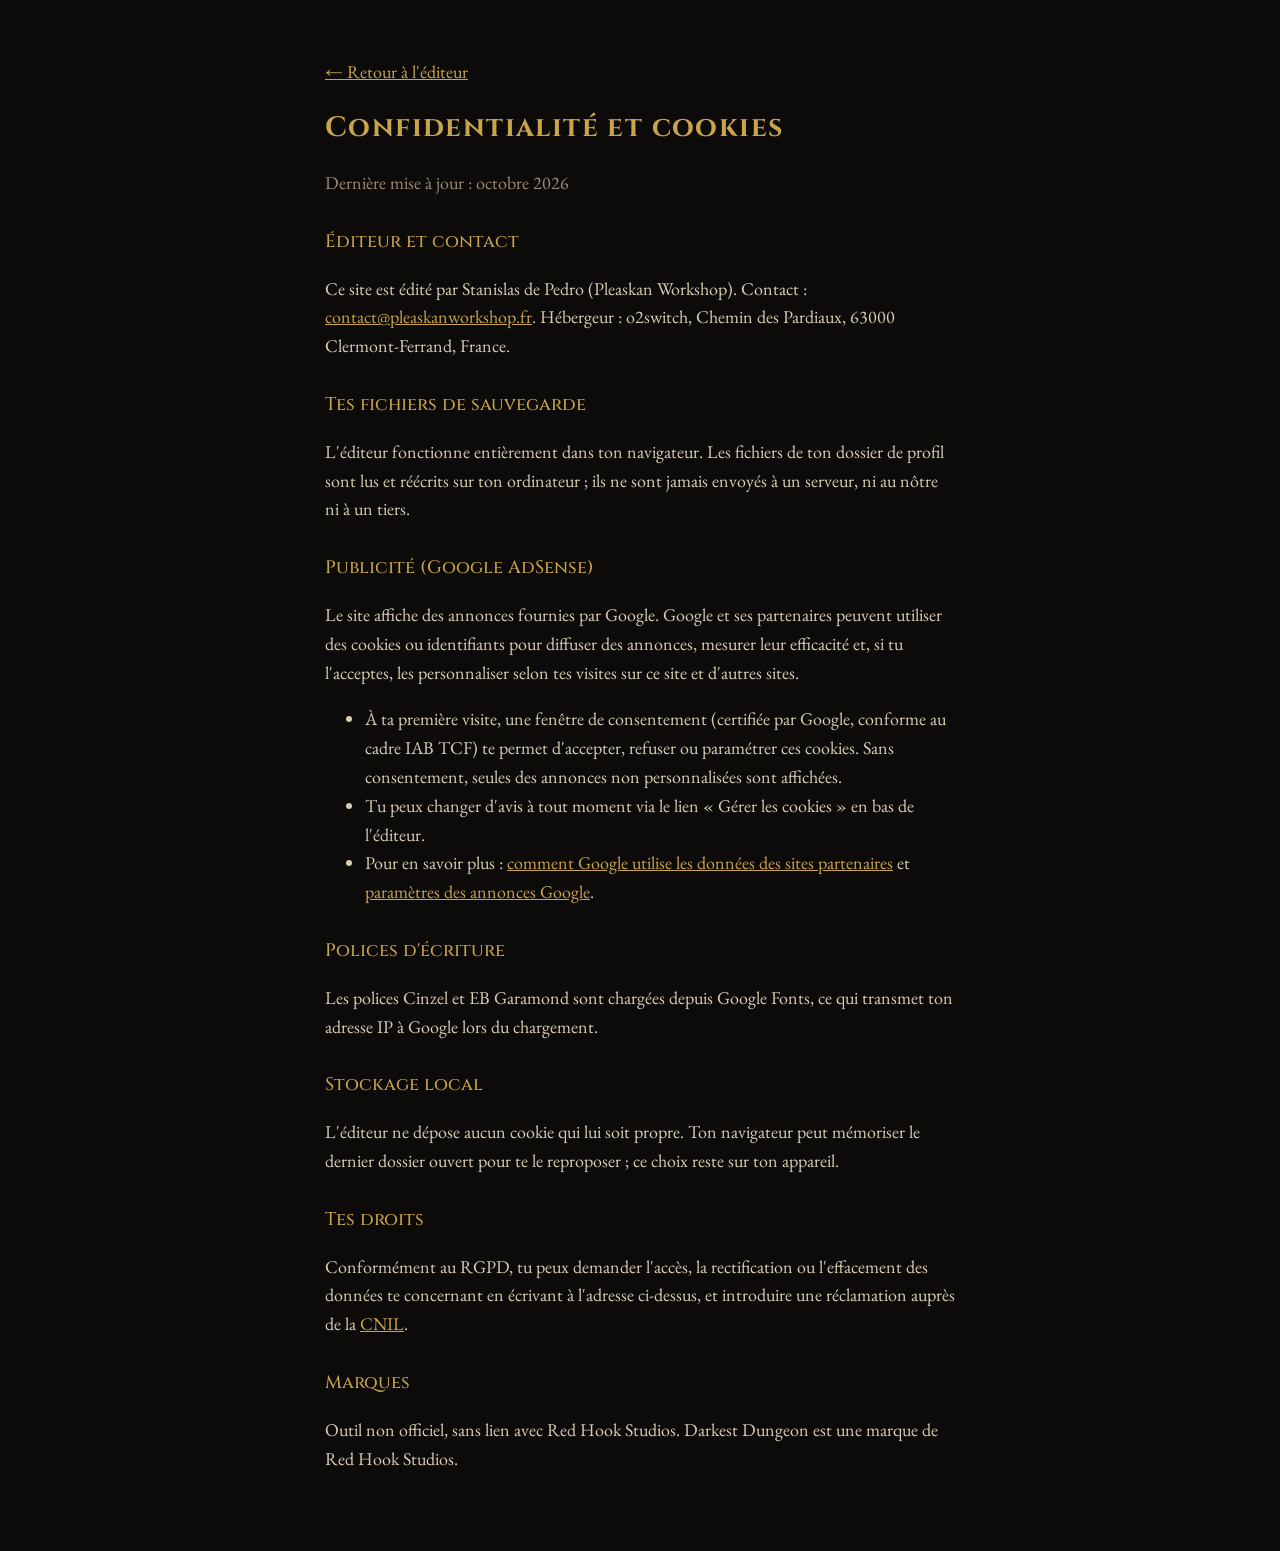
==== confidentialite.html @ da8cb4d5 "upload initial" ====
<!doctype html>
<html lang="fr"><head><meta charset="utf-8"><meta name="viewport" content="width=device-width,initial-scale=1">
<title>Confidentialité et cookies – Éditeur de sauvegarde Darkest Dungeon</title>
<meta name="robots" content="noindex,follow">
<link rel="icon" href="favicon.svg" type="image/svg+xml">
<link href="https://fonts.googleapis.com/css2?family=Cinzel:wght@500;700&family=EB+Garamond:wght@400;600&display=swap" rel="stylesheet">
<style>
:root{--bg:#0d0b0a;--line:#3a2c22;--ink:#e8dcc6;--dim:#9c8b74;--gold:#c9a54a}
body{margin:0;background:var(--bg);color:var(--ink);font:18px/1.6 "EB Garamond",Georgia,serif}
main{max-width:70ch;margin:0 auto;padding:40px 16px 60px}
h1{font-family:Cinzel,serif;color:var(--gold);font-size:28px;letter-spacing:.05em}
h2{font-family:Cinzel,serif;color:var(--gold);font-size:18px;font-weight:500;margin-top:30px}
a{color:var(--gold)} p,li{color:#d8ccb6} .dim{color:var(--dim)}
</style></head><body><main>
<p><a href="./">← Retour à l'éditeur</a></p>
<h1>Confidentialité et cookies</h1>
<p class="dim">Dernière mise à jour : octobre 2026</p>

<h2>Éditeur et contact</h2>
<p>Ce site est édité par Stanislas de Pedro (Pleaskan Workshop). Contact : <a href="mailto:contact@pleaskanworkshop.fr">contact@pleaskanworkshop.fr</a>. Hébergeur : o2switch, Chemin des Pardiaux, 63000 Clermont-Ferrand, France.</p>

<h2>Tes fichiers de sauvegarde</h2>
<p>L'éditeur fonctionne entièrement dans ton navigateur. Les fichiers de ton dossier de profil sont lus et réécrits sur ton ordinateur ; ils ne sont jamais envoyés à un serveur, ni au nôtre ni à un tiers.</p>

<h2>Publicité (Google AdSense)</h2>
<p>Le site affiche des annonces fournies par Google. Google et ses partenaires peuvent utiliser des cookies ou identifiants pour diffuser des annonces, mesurer leur efficacité et, si tu l'acceptes, les personnaliser selon tes visites sur ce site et d'autres sites.</p>
<ul>
<li>À ta première visite, une fenêtre de consentement (certifiée par Google, conforme au cadre IAB TCF) te permet d'accepter, refuser ou paramétrer ces cookies. Sans consentement, seules des annonces non personnalisées sont affichées.</li>
<li>Tu peux changer d'avis à tout moment via le lien « Gérer les cookies » en bas de l'éditeur.</li>
<li>Pour en savoir plus : <a href="https://policies.google.com/technologies/partner-sites" rel="noopener">comment Google utilise les données des sites partenaires</a> et <a href="https://adssettings.google.com" rel="noopener">paramètres des annonces Google</a>.</li>
</ul>

<h2>Polices d'écriture</h2>
<p>Les polices Cinzel et EB Garamond sont chargées depuis Google Fonts, ce qui transmet ton adresse IP à Google lors du chargement.</p>

<h2>Stockage local</h2>
<p>L'éditeur ne dépose aucun cookie qui lui soit propre. Ton navigateur peut mémoriser le dernier dossier ouvert pour te le reproposer ; ce choix reste sur ton appareil.</p>

<h2>Tes droits</h2>
<p>Conformément au RGPD, tu peux demander l'accès, la rectification ou l'effacement des données te concernant en écrivant à l'adresse ci-dessus, et introduire une réclamation auprès de la <a href="https://www.cnil.fr" rel="noopener">CNIL</a>.</p>

<h2>Marques</h2>
<p>Outil non officiel, sans lien avec Red Hook Studios. Darkest Dungeon est une marque de Red Hook Studios.</p>
</main></body></html>
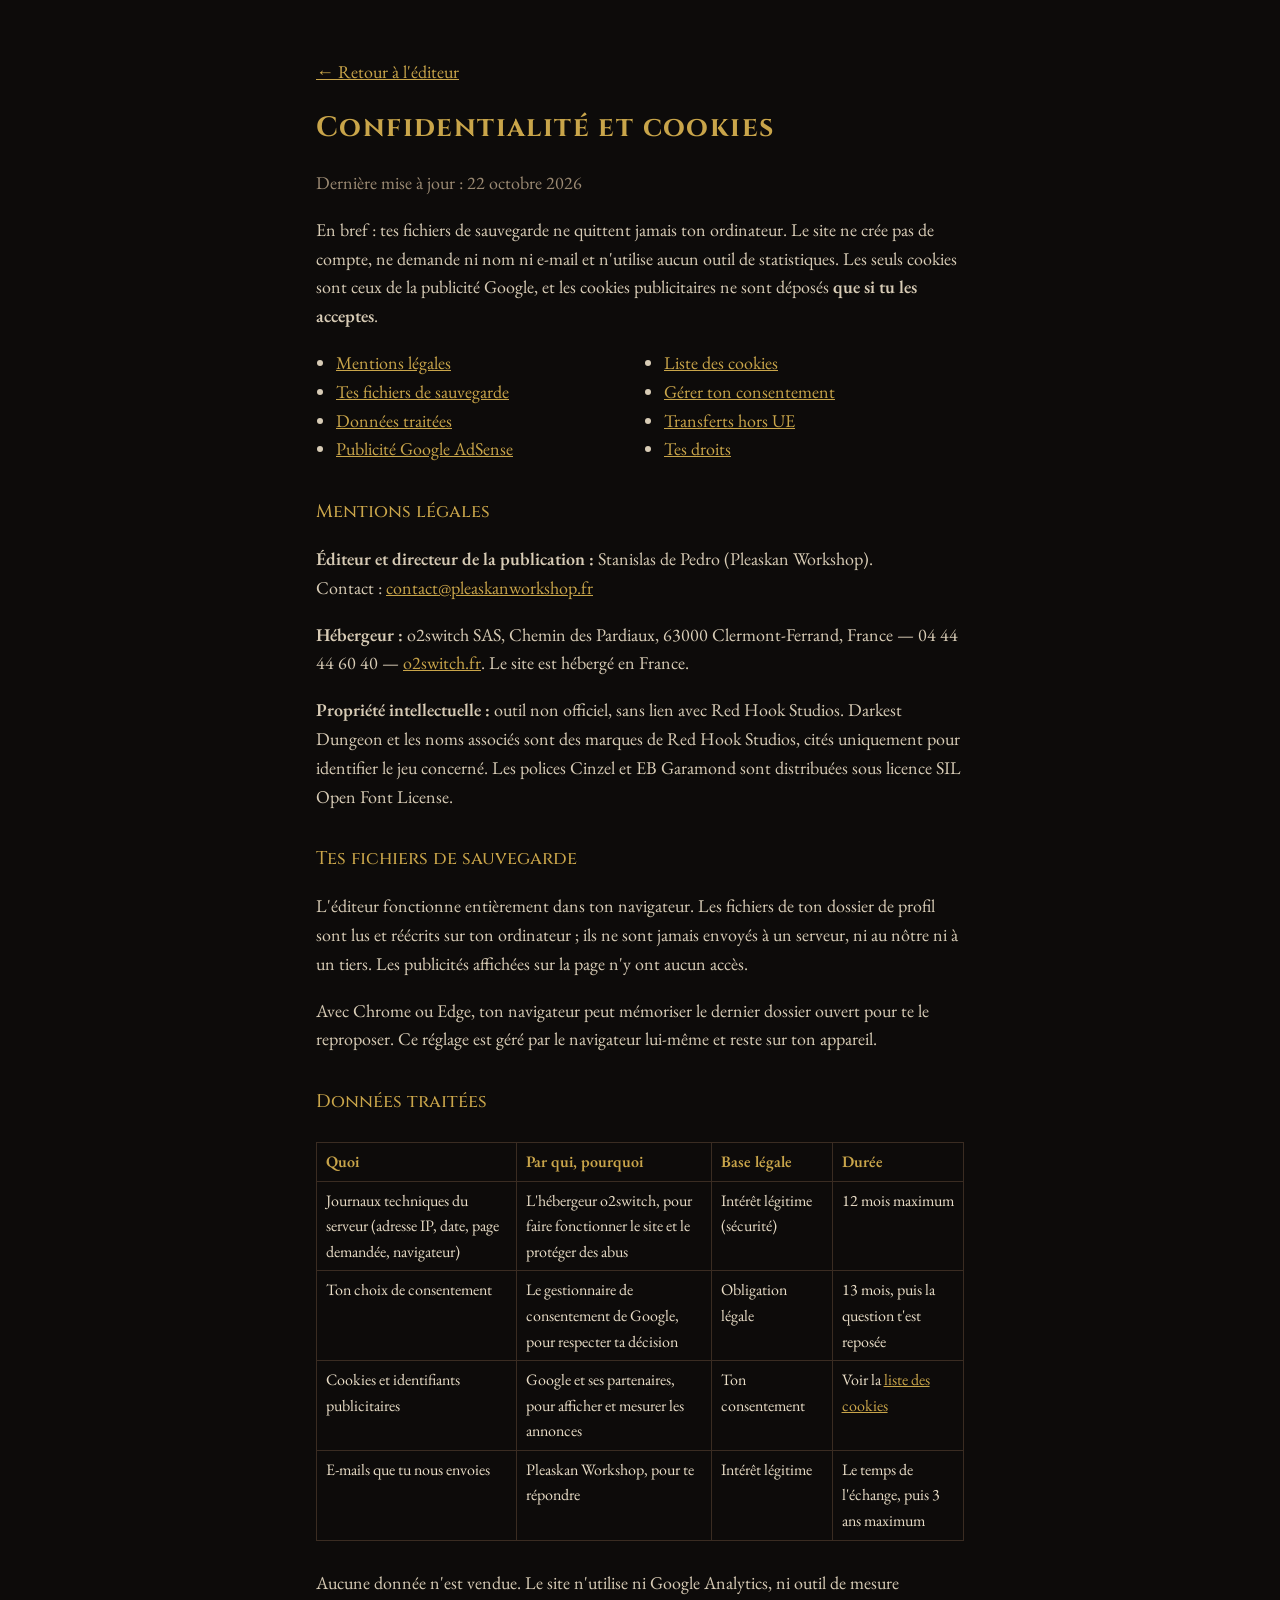
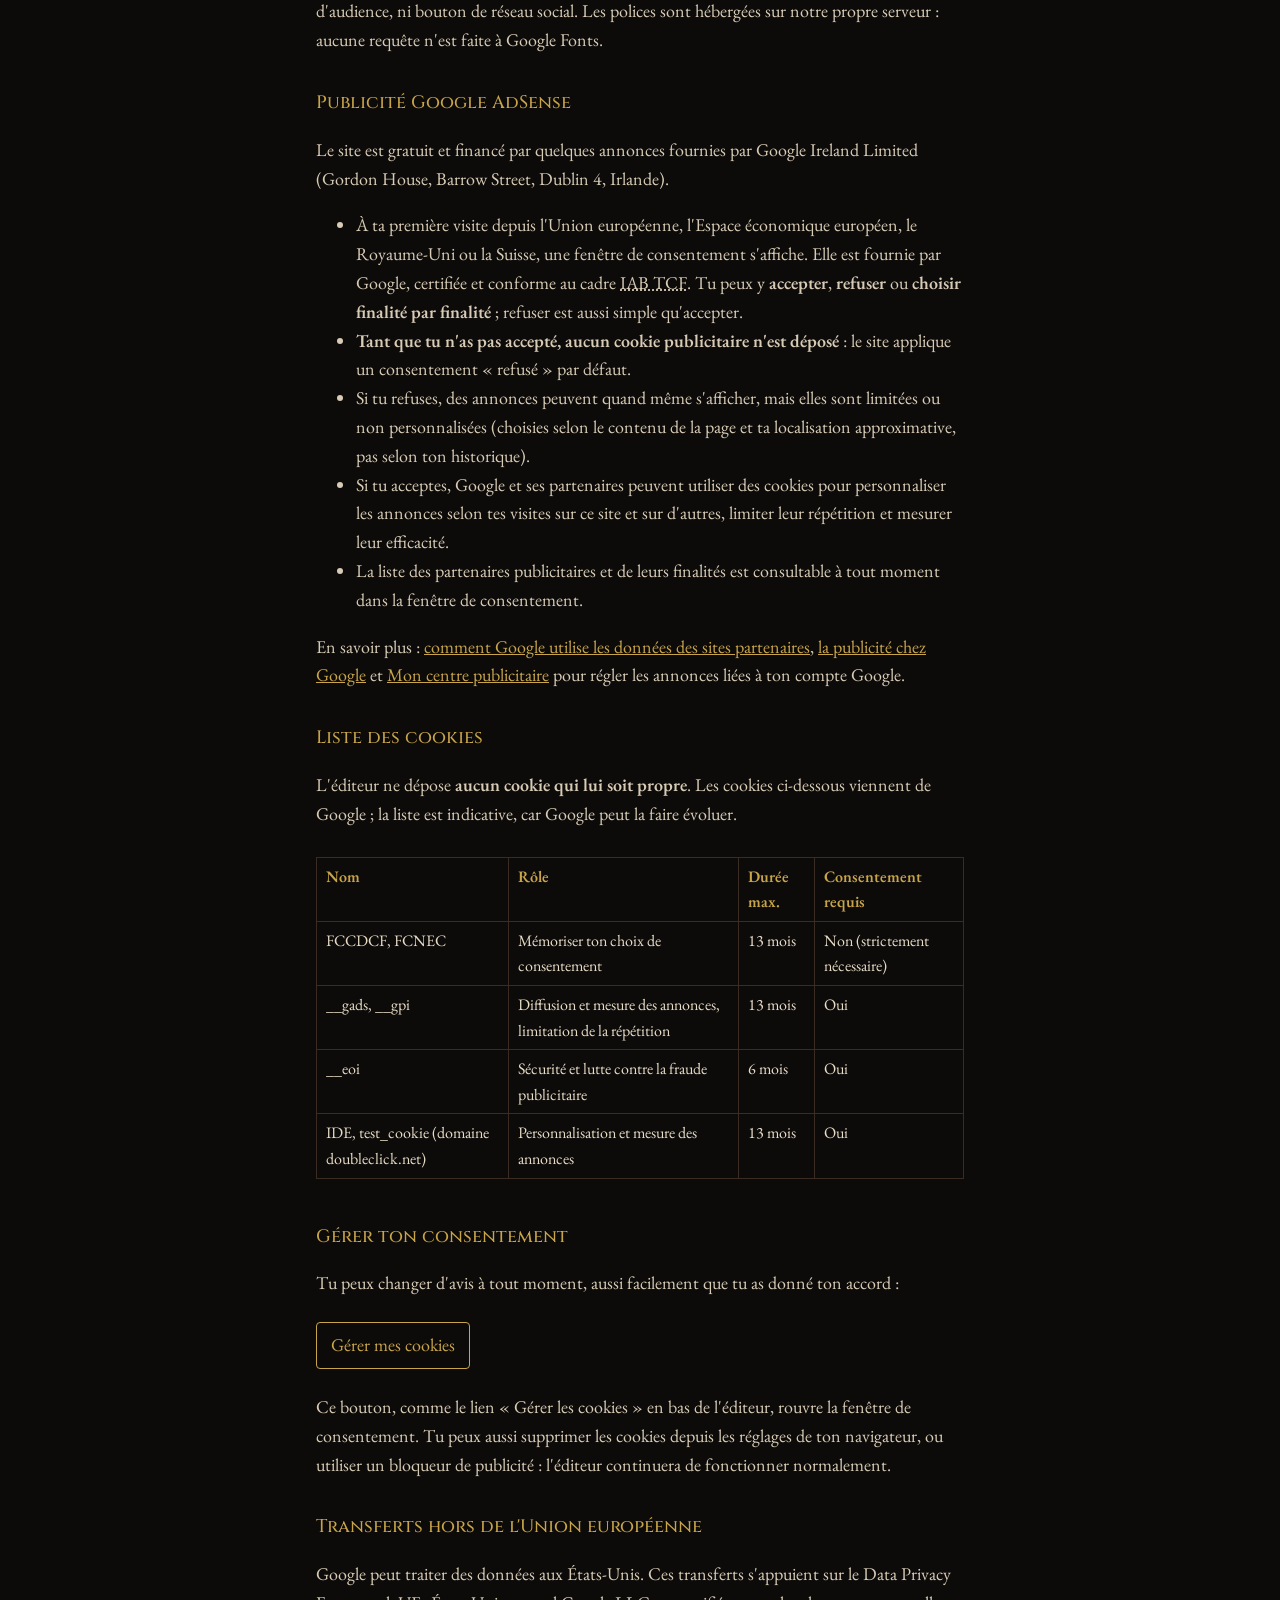
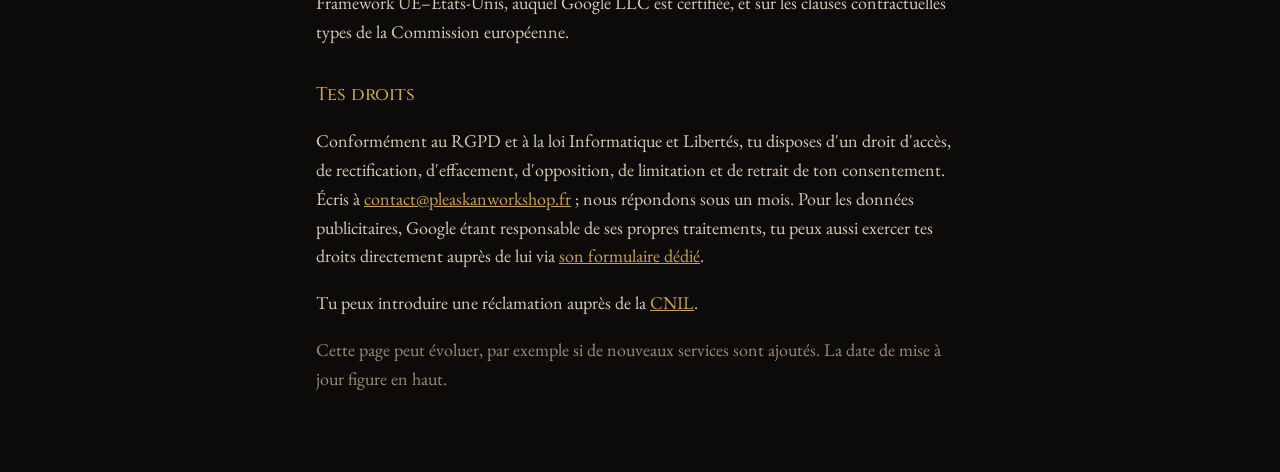
==== commit 8e3810e2: "Conformité AdSense/RGPD : consent mode v2, polices locales, page confidentialité et mentions légales" ====
--- a/confidentialite.html
+++ b/confidentialite.html
@@ -1,44 +1,93 @@
 <!doctype html>
 <html lang="fr"><head><meta charset="utf-8"><meta name="viewport" content="width=device-width,initial-scale=1">
 <title>Confidentialité et cookies – Éditeur de sauvegarde Darkest Dungeon</title>
+<meta name="description" content="Mentions légales, politique de confidentialité et gestion des cookies de l'éditeur de sauvegarde Darkest Dungeon.">
 <meta name="robots" content="noindex,follow">
+<link rel="canonical" href="https://pleaskanworkshop.fr/darkestdungeonsaveeditor/confidentialite.html">
 <link rel="icon" href="favicon.svg" type="image/svg+xml">
-<link href="https://fonts.googleapis.com/css2?family=Cinzel:wght@500;700&family=EB+Garamond:wght@400;600&display=swap" rel="stylesheet">
+<link rel="stylesheet" href="fonts/fonts.css">
 <style>
 :root{--bg:#0d0b0a;--line:#3a2c22;--ink:#e8dcc6;--dim:#9c8b74;--gold:#c9a54a}
 body{margin:0;background:var(--bg);color:var(--ink);font:18px/1.6 "EB Garamond",Georgia,serif}
-main{max-width:70ch;margin:0 auto;padding:40px 16px 60px}
+main{max-width:72ch;margin:0 auto;padding:40px 16px 60px}
 h1{font-family:Cinzel,serif;color:var(--gold);font-size:28px;letter-spacing:.05em}
-h2{font-family:Cinzel,serif;color:var(--gold);font-size:18px;font-weight:500;margin-top:30px}
+h2{font-family:Cinzel,serif;color:var(--gold);font-size:18px;font-weight:500;margin-top:34px;scroll-margin-top:16px}
 a{color:var(--gold)} p,li{color:#d8ccb6} .dim{color:var(--dim)}
+nav ul{padding-left:20px;columns:2;column-gap:28px} @media(max-width:560px){nav ul{columns:1}}
+.tbl{overflow-x:auto} table{border-collapse:collapse;width:100%;font-size:16px;margin:10px 0}
+th,td{border:1px solid var(--line);padding:6px 9px;text-align:left;vertical-align:top} th{color:var(--gold);font-weight:600}
+.btn{display:inline-block;margin:6px 0;padding:8px 14px;border:1px solid var(--gold);border-radius:4px;color:var(--gold);text-decoration:none}
+.btn:hover{background:rgba(201,165,74,.12)}
 </style></head><body><main>
 <p><a href="./">← Retour à l'éditeur</a></p>
 <h1>Confidentialité et cookies</h1>
-<p class="dim">Dernière mise à jour : octobre 2026</p>
+<p class="dim">Dernière mise à jour : 22 octobre 2026</p>
 
-<h2>Éditeur et contact</h2>
-<p>Ce site est édité par Stanislas de Pedro (Pleaskan Workshop). Contact : <a href="mailto:contact@pleaskanworkshop.fr">contact@pleaskanworkshop.fr</a>. Hébergeur : o2switch, Chemin des Pardiaux, 63000 Clermont-Ferrand, France.</p>
+<p>En bref : tes fichiers de sauvegarde ne quittent jamais ton ordinateur. Le site ne crée pas de compte, ne demande ni nom ni e-mail et n'utilise aucun outil de statistiques. Les seuls cookies sont ceux de la publicité Google, et les cookies publicitaires ne sont déposés <strong>que si tu les acceptes</strong>.</p>
 
-<h2>Tes fichiers de sauvegarde</h2>
-<p>L'éditeur fonctionne entièrement dans ton navigateur. Les fichiers de ton dossier de profil sont lus et réécrits sur ton ordinateur ; ils ne sont jamais envoyés à un serveur, ni au nôtre ni à un tiers.</p>
+<nav aria-label="Sommaire"><ul>
+<li><a href="#mentions-legales">Mentions légales</a></li>
+<li><a href="#sauvegardes">Tes fichiers de sauvegarde</a></li>
+<li><a href="#donnees">Données traitées</a></li>
+<li><a href="#publicite">Publicité Google AdSense</a></li>
+<li><a href="#cookies">Liste des cookies</a></li>
+<li><a href="#choix">Gérer ton consentement</a></li>
+<li><a href="#transferts">Transferts hors UE</a></li>
+<li><a href="#droits">Tes droits</a></li>
+</ul></nav>
 
-<h2>Publicité (Google AdSense)</h2>
-<p>Le site affiche des annonces fournies par Google. Google et ses partenaires peuvent utiliser des cookies ou identifiants pour diffuser des annonces, mesurer leur efficacité et, si tu l'acceptes, les personnaliser selon tes visites sur ce site et d'autres sites.</p>
+<h2 id="mentions-legales">Mentions légales</h2>
+<p><strong>Éditeur et directeur de la publication :</strong> Stanislas de Pedro (Pleaskan Workshop).<br>
+<!-- À compléter si l'activité est déclarée : SIRET et adresse postale professionnelle -->
+Contact : <a href="mailto:contact@pleaskanworkshop.fr">contact@pleaskanworkshop.fr</a></p>
+<p><strong>Hébergeur :</strong> o2switch SAS, Chemin des Pardiaux, 63000 Clermont-Ferrand, France — 04 44 44 60 40 — <a href="https://www.o2switch.fr" rel="noopener">o2switch.fr</a>. Le site est hébergé en France.</p>
+<p><strong>Propriété intellectuelle :</strong> outil non officiel, sans lien avec Red Hook Studios. Darkest Dungeon et les noms associés sont des marques de Red Hook Studios, cités uniquement pour identifier le jeu concerné. Les polices Cinzel et EB Garamond sont distribuées sous licence SIL Open Font License.</p>
+
+<h2 id="sauvegardes">Tes fichiers de sauvegarde</h2>
+<p>L'éditeur fonctionne entièrement dans ton navigateur. Les fichiers de ton dossier de profil sont lus et réécrits sur ton ordinateur ; ils ne sont jamais envoyés à un serveur, ni au nôtre ni à un tiers. Les publicités affichées sur la page n'y ont aucun accès.</p>
+<p>Avec Chrome ou Edge, ton navigateur peut mémoriser le dernier dossier ouvert pour te le reproposer. Ce réglage est géré par le navigateur lui-même et reste sur ton appareil.</p>
+
+<h2 id="donnees">Données traitées</h2>
+<div class="tbl"><table>
+<tr><th>Quoi</th><th>Par qui, pourquoi</th><th>Base légale</th><th>Durée</th></tr>
+<tr><td>Journaux techniques du serveur (adresse IP, date, page demandée, navigateur)</td><td>L'hébergeur o2switch, pour faire fonctionner le site et le protéger des abus</td><td>Intérêt légitime (sécurité)</td><td>12 mois maximum</td></tr>
+<tr><td>Ton choix de consentement</td><td>Le gestionnaire de consentement de Google, pour respecter ta décision</td><td>Obligation légale</td><td>13 mois, puis la question t'est reposée</td></tr>
+<tr><td>Cookies et identifiants publicitaires</td><td>Google et ses partenaires, pour afficher et mesurer les annonces</td><td>Ton consentement</td><td>Voir la <a href="#cookies">liste des cookies</a></td></tr>
+<tr><td>E-mails que tu nous envoies</td><td>Pleaskan Workshop, pour te répondre</td><td>Intérêt légitime</td><td>Le temps de l'échange, puis 3 ans maximum</td></tr>
+</table></div>
+<p>Aucune donnée n'est vendue. Le site n'utilise ni Google Analytics, ni outil de mesure d'audience, ni bouton de réseau social. Les polices sont hébergées sur notre propre serveur : aucune requête n'est faite à Google Fonts.</p>
+
+<h2 id="publicite">Publicité Google AdSense</h2>
+<p>Le site est gratuit et financé par quelques annonces fournies par Google Ireland Limited (Gordon House, Barrow Street, Dublin 4, Irlande).</p>
 <ul>
-<li>À ta première visite, une fenêtre de consentement (certifiée par Google, conforme au cadre IAB TCF) te permet d'accepter, refuser ou paramétrer ces cookies. Sans consentement, seules des annonces non personnalisées sont affichées.</li>
-<li>Tu peux changer d'avis à tout moment via le lien « Gérer les cookies » en bas de l'éditeur.</li>
-<li>Pour en savoir plus : <a href="https://policies.google.com/technologies/partner-sites" rel="noopener">comment Google utilise les données des sites partenaires</a> et <a href="https://adssettings.google.com" rel="noopener">paramètres des annonces Google</a>.</li>
+<li>À ta première visite depuis l'Union européenne, l'Espace économique européen, le Royaume-Uni ou la Suisse, une fenêtre de consentement s'affiche. Elle est fournie par Google, certifiée et conforme au cadre <abbr title="Transparency &amp; Consent Framework de l'IAB Europe">IAB TCF</abbr>. Tu peux y <strong>accepter</strong>, <strong>refuser</strong> ou <strong>choisir finalité par finalité</strong> ; refuser est aussi simple qu'accepter.</li>
+<li><strong>Tant que tu n'as pas accepté, aucun cookie publicitaire n'est déposé</strong> : le site applique un consentement « refusé » par défaut.</li>
+<li>Si tu refuses, des annonces peuvent quand même s'afficher, mais elles sont limitées ou non personnalisées (choisies selon le contenu de la page et ta localisation approximative, pas selon ton historique).</li>
+<li>Si tu acceptes, Google et ses partenaires peuvent utiliser des cookies pour personnaliser les annonces selon tes visites sur ce site et sur d'autres, limiter leur répétition et mesurer leur efficacité.</li>
+<li>La liste des partenaires publicitaires et de leurs finalités est consultable à tout moment dans la fenêtre de consentement.</li>
 </ul>
+<p>En savoir plus : <a href="https://policies.google.com/technologies/partner-sites" rel="noopener">comment Google utilise les données des sites partenaires</a>, <a href="https://policies.google.com/technologies/ads" rel="noopener">la publicité chez Google</a> et <a href="https://myadcenter.google.com" rel="noopener">Mon centre publicitaire</a> pour régler les annonces liées à ton compte Google.</p>
 
-<h2>Polices d'écriture</h2>
-<p>Les polices Cinzel et EB Garamond sont chargées depuis Google Fonts, ce qui transmet ton adresse IP à Google lors du chargement.</p>
+<h2 id="cookies">Liste des cookies</h2>
+<p>L'éditeur ne dépose <strong>aucun cookie qui lui soit propre</strong>. Les cookies ci-dessous viennent de Google ; la liste est indicative, car Google peut la faire évoluer.</p>
+<div class="tbl"><table>
+<tr><th>Nom</th><th>Rôle</th><th>Durée max.</th><th>Consentement requis</th></tr>
+<tr><td>FCCDCF, FCNEC</td><td>Mémoriser ton choix de consentement</td><td>13 mois</td><td>Non (strictement nécessaire)</td></tr>
+<tr><td>__gads, __gpi</td><td>Diffusion et mesure des annonces, limitation de la répétition</td><td>13 mois</td><td>Oui</td></tr>
+<tr><td>__eoi</td><td>Sécurité et lutte contre la fraude publicitaire</td><td>6 mois</td><td>Oui</td></tr>
+<tr><td>IDE, test_cookie (domaine doubleclick.net)</td><td>Personnalisation et mesure des annonces</td><td>13 mois</td><td>Oui</td></tr>
+</table></div>
 
-<h2>Stockage local</h2>
-<p>L'éditeur ne dépose aucun cookie qui lui soit propre. Ton navigateur peut mémoriser le dernier dossier ouvert pour te le reproposer ; ce choix reste sur ton appareil.</p>
+<h2 id="choix">Gérer ton consentement</h2>
+<p>Tu peux changer d'avis à tout moment, aussi facilement que tu as donné ton accord :</p>
+<p><a class="btn" href="./?cookies">Gérer mes cookies</a></p>
+<p>Ce bouton, comme le lien « Gérer les cookies » en bas de l'éditeur, rouvre la fenêtre de consentement. Tu peux aussi supprimer les cookies depuis les réglages de ton navigateur, ou utiliser un bloqueur de publicité : l'éditeur continuera de fonctionner normalement.</p>
 
-<h2>Tes droits</h2>
-<p>Conformément au RGPD, tu peux demander l'accès, la rectification ou l'effacement des données te concernant en écrivant à l'adresse ci-dessus, et introduire une réclamation auprès de la <a href="https://www.cnil.fr" rel="noopener">CNIL</a>.</p>
+<h2 id="transferts">Transferts hors de l'Union européenne</h2>
+<p>Google peut traiter des données aux États-Unis. Ces transferts s'appuient sur le Data Privacy Framework UE–États-Unis, auquel Google LLC est certifiée, et sur les clauses contractuelles types de la Commission européenne.</p>
 
-<h2>Marques</h2>
-<p>Outil non officiel, sans lien avec Red Hook Studios. Darkest Dungeon est une marque de Red Hook Studios.</p>
+<h2 id="droits">Tes droits</h2>
+<p>Conformément au RGPD et à la loi Informatique et Libertés, tu disposes d'un droit d'accès, de rectification, d'effacement, d'opposition, de limitation et de retrait de ton consentement. Écris à <a href="mailto:contact@pleaskanworkshop.fr">contact@pleaskanworkshop.fr</a> ; nous répondons sous un mois. Pour les données publicitaires, Google étant responsable de ses propres traitements, tu peux aussi exercer tes droits directement auprès de lui via <a href="https://support.google.com/policies/troubleshooter/7575787" rel="noopener">son formulaire dédié</a>.</p>
+<p>Tu peux introduire une réclamation auprès de la <a href="https://www.cnil.fr/fr/plaintes" rel="noopener">CNIL</a>.</p>
+<p class="dim">Cette page peut évoluer, par exemple si de nouveaux services sont ajoutés. La date de mise à jour figure en haut.</p>
 </main></body></html>
--- a/fonts/fonts.css
+++ b/fonts/fonts.css
@@ -0,0 +1,6 @@
+/* Polices auto-hébergées (SIL Open Font License) — aucune requête vers Google Fonts */
+@font-face{font-family:Cinzel;font-style:normal;font-weight:500;font-display:swap;src:url(cinzel-latin-500-normal.woff2) format("woff2")}
+@font-face{font-family:Cinzel;font-style:normal;font-weight:700;font-display:swap;src:url(cinzel-latin-700-normal.woff2) format("woff2")}
+@font-face{font-family:"EB Garamond";font-style:normal;font-weight:400;font-display:swap;src:url(eb-garamond-latin-400-normal.woff2) format("woff2")}
+@font-face{font-family:"EB Garamond";font-style:normal;font-weight:600;font-display:swap;src:url(eb-garamond-latin-600-normal.woff2) format("woff2")}
+@font-face{font-family:"EB Garamond";font-style:italic;font-weight:400;font-display:swap;src:url(eb-garamond-latin-400-italic.woff2) format("woff2")}
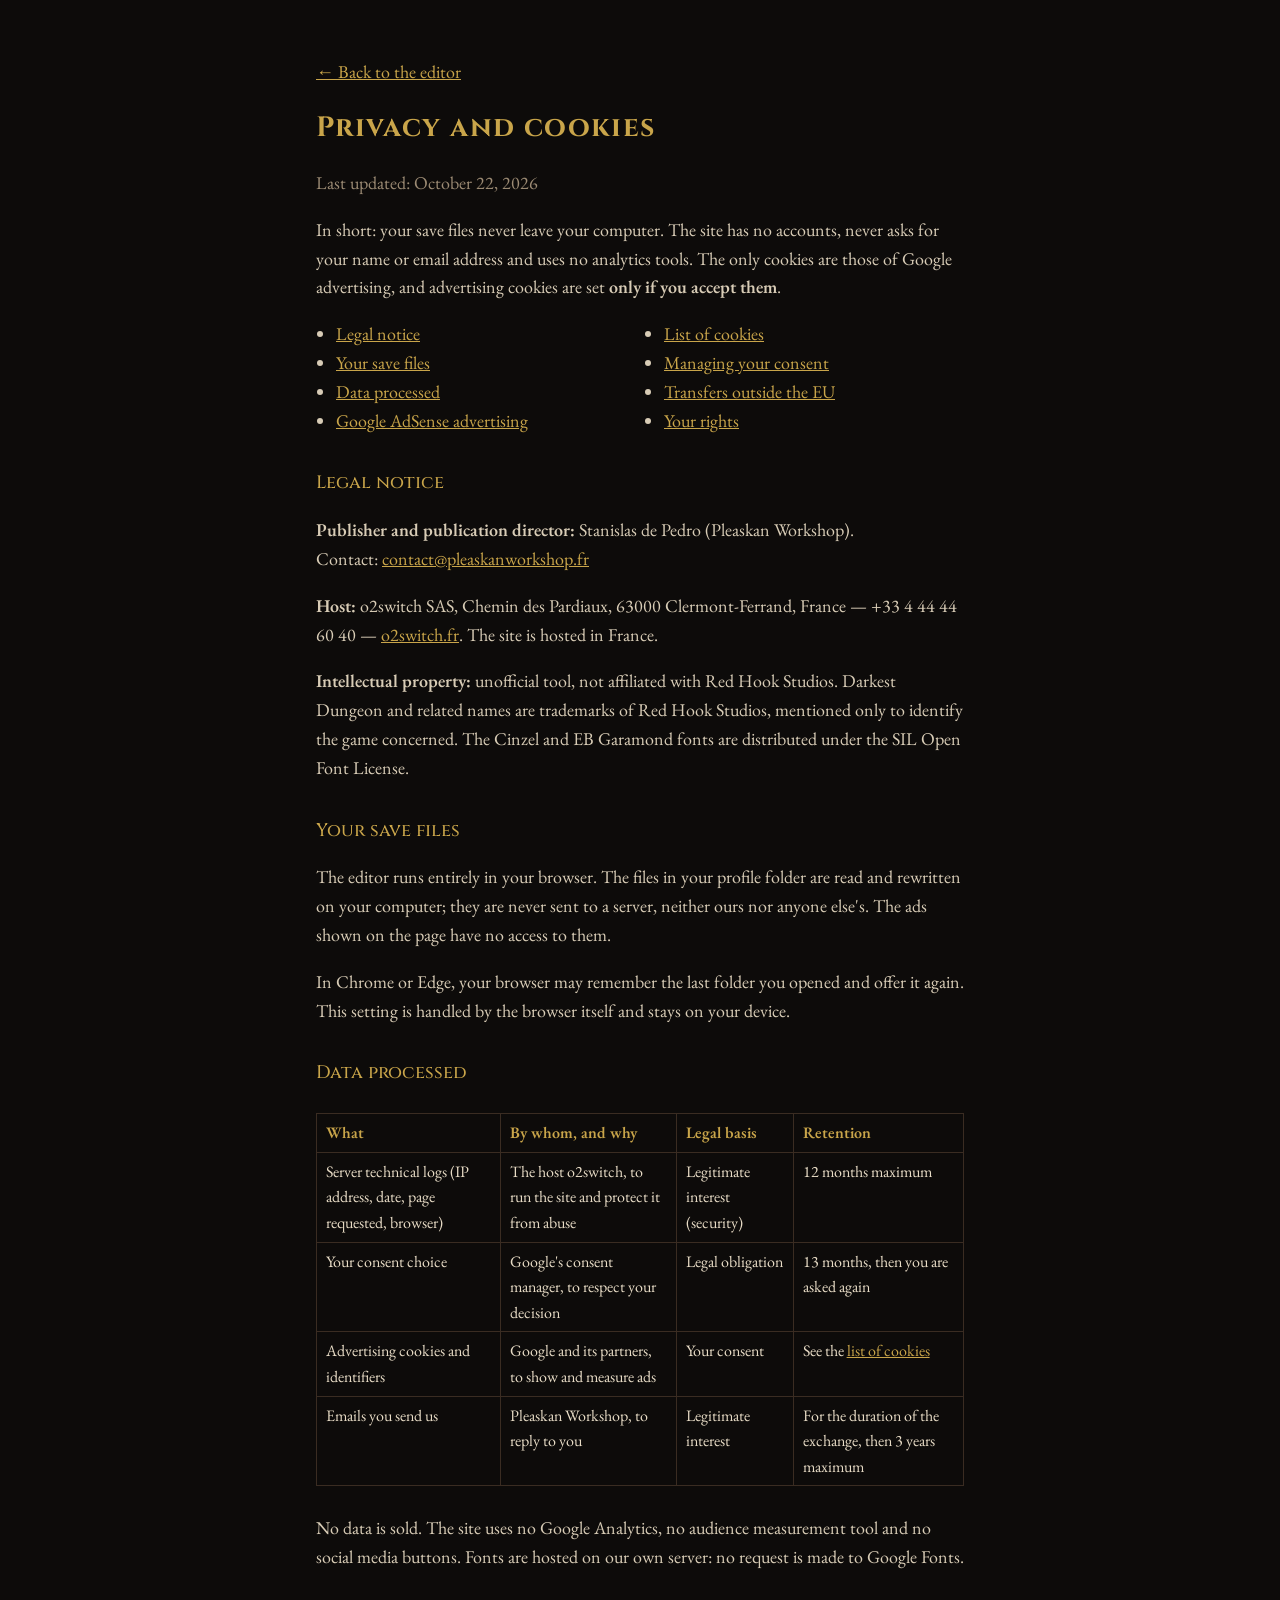
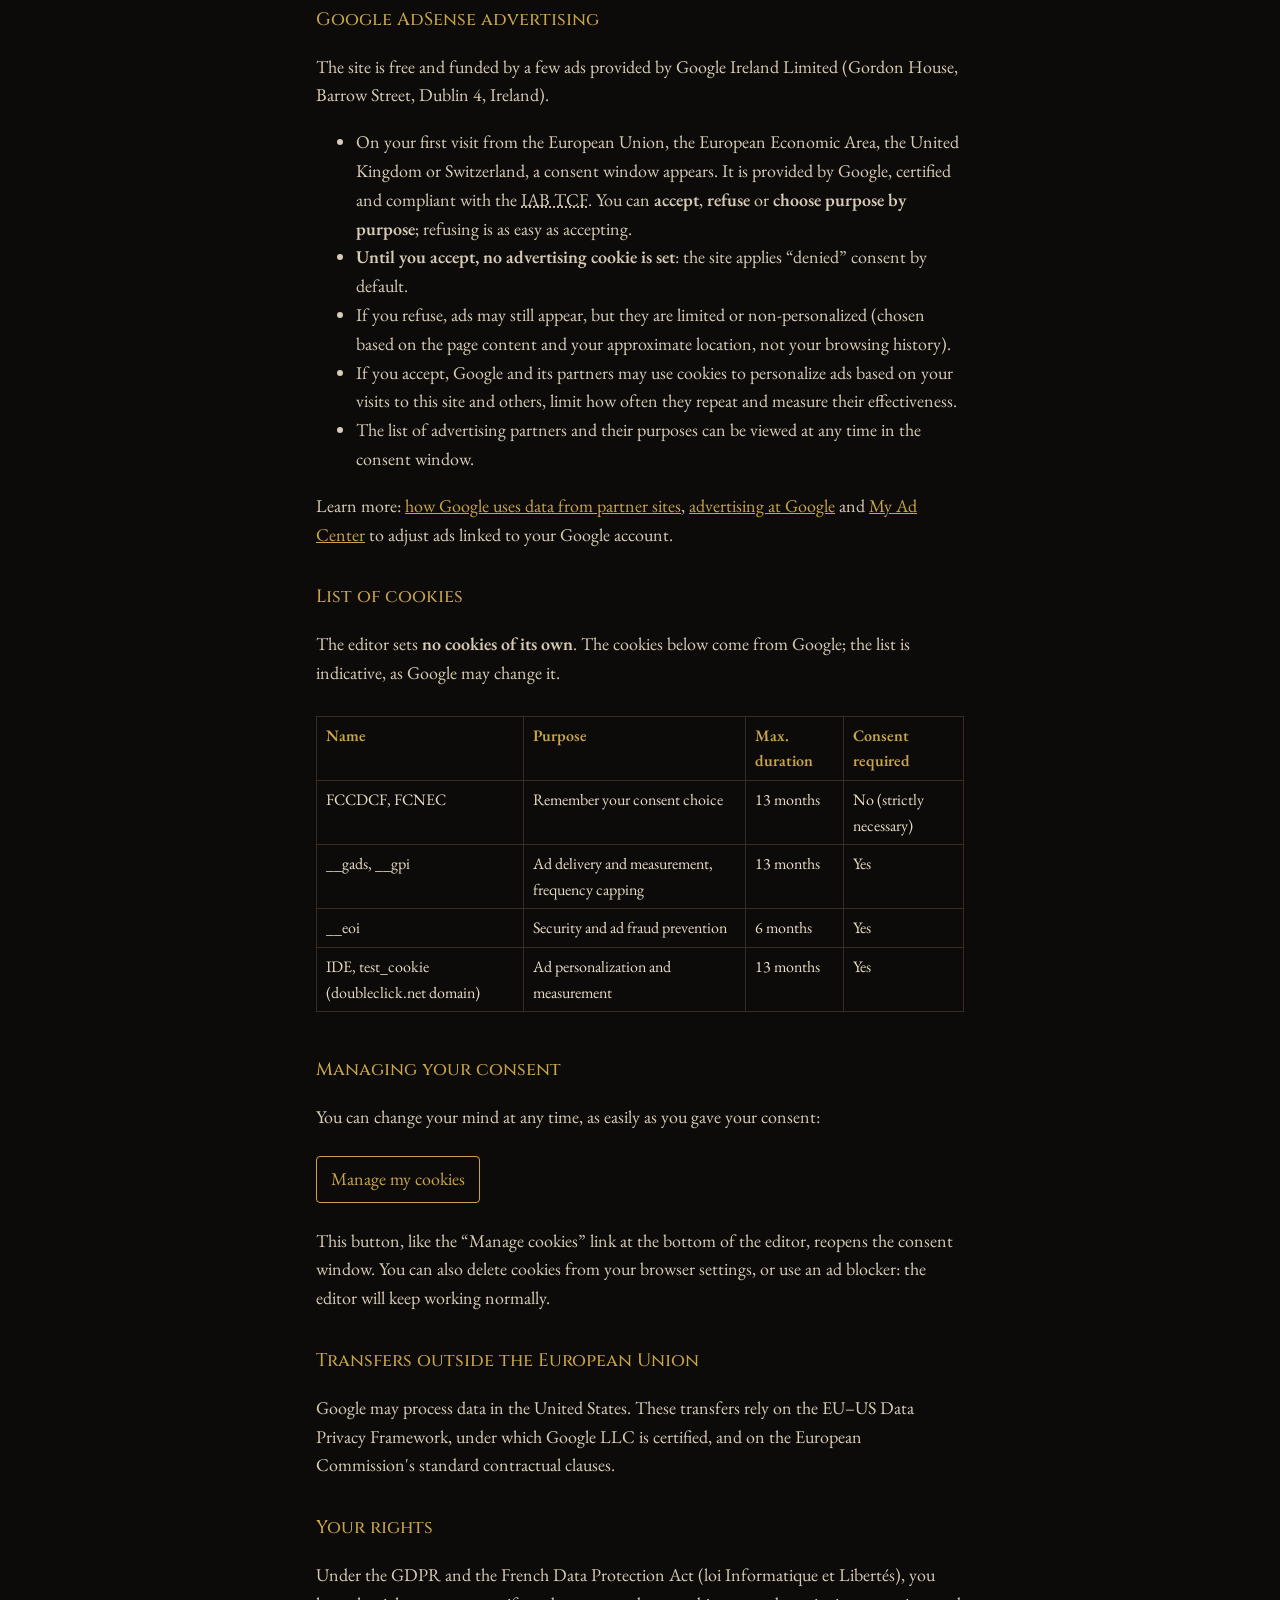
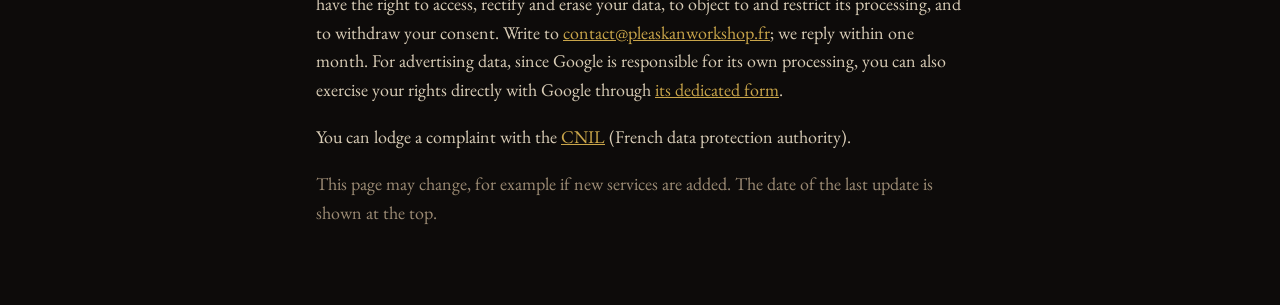
==== commit 10dd6a7f: "Fix trinket stats against the wiki and translate the privacy page - 20 trinkets and 5 set bonuses co" ====
--- a/confidentialite.html
+++ b/confidentialite.html
@@ -1,7 +1,7 @@
 <!doctype html>
-<html lang="fr"><head><meta charset="utf-8"><meta name="viewport" content="width=device-width,initial-scale=1">
-<title>Confidentialité et cookies – Éditeur de sauvegarde Darkest Dungeon</title>
-<meta name="description" content="Mentions légales, politique de confidentialité et gestion des cookies de l'éditeur de sauvegarde Darkest Dungeon.">
+<html lang="en"><head><meta charset="utf-8"><meta name="viewport" content="width=device-width,initial-scale=1">
+<title>Privacy and cookies – Darkest Dungeon Save Editor</title>
+<meta name="description" content="Legal notice, privacy policy and cookie management for the Darkest Dungeon Save Editor.">
 <meta name="robots" content="noindex,follow">
 <link rel="canonical" href="https://pleaskanworkshop.fr/darkestdungeonsaveeditor/confidentialite.html">
 <link rel="icon" href="favicon.svg" type="image/svg+xml">
@@ -19,75 +19,75 @@
 .btn{display:inline-block;margin:6px 0;padding:8px 14px;border:1px solid var(--gold);border-radius:4px;color:var(--gold);text-decoration:none}
 .btn:hover{background:rgba(201,165,74,.12)}
 </style></head><body><main>
-<p><a href="./">← Retour à l'éditeur</a></p>
-<h1>Confidentialité et cookies</h1>
-<p class="dim">Dernière mise à jour : 22 octobre 2026</p>
+<p><a href="./">← Back to the editor</a></p>
+<h1>Privacy and cookies</h1>
+<p class="dim">Last updated: October 22, 2026</p>
 
-<p>En bref : tes fichiers de sauvegarde ne quittent jamais ton ordinateur. Le site ne crée pas de compte, ne demande ni nom ni e-mail et n'utilise aucun outil de statistiques. Les seuls cookies sont ceux de la publicité Google, et les cookies publicitaires ne sont déposés <strong>que si tu les acceptes</strong>.</p>
+<p>In short: your save files never leave your computer. The site has no accounts, never asks for your name or email address and uses no analytics tools. The only cookies are those of Google advertising, and advertising cookies are set <strong>only if you accept them</strong>.</p>
 
-<nav aria-label="Sommaire"><ul>
-<li><a href="#mentions-legales">Mentions légales</a></li>
-<li><a href="#sauvegardes">Tes fichiers de sauvegarde</a></li>
-<li><a href="#donnees">Données traitées</a></li>
-<li><a href="#publicite">Publicité Google AdSense</a></li>
-<li><a href="#cookies">Liste des cookies</a></li>
-<li><a href="#choix">Gérer ton consentement</a></li>
-<li><a href="#transferts">Transferts hors UE</a></li>
-<li><a href="#droits">Tes droits</a></li>
+<nav aria-label="Contents"><ul>
+<li><a href="#mentions-legales">Legal notice</a></li>
+<li><a href="#sauvegardes">Your save files</a></li>
+<li><a href="#donnees">Data processed</a></li>
+<li><a href="#publicite">Google AdSense advertising</a></li>
+<li><a href="#cookies">List of cookies</a></li>
+<li><a href="#choix">Managing your consent</a></li>
+<li><a href="#transferts">Transfers outside the EU</a></li>
+<li><a href="#droits">Your rights</a></li>
 </ul></nav>
 
-<h2 id="mentions-legales">Mentions légales</h2>
-<p><strong>Éditeur et directeur de la publication :</strong> Stanislas de Pedro (Pleaskan Workshop).<br>
-<!-- À compléter si l'activité est déclarée : SIRET et adresse postale professionnelle -->
-Contact : <a href="mailto:contact@pleaskanworkshop.fr">contact@pleaskanworkshop.fr</a></p>
-<p><strong>Hébergeur :</strong> o2switch SAS, Chemin des Pardiaux, 63000 Clermont-Ferrand, France — 04 44 44 60 40 — <a href="https://www.o2switch.fr" rel="noopener">o2switch.fr</a>. Le site est hébergé en France.</p>
-<p><strong>Propriété intellectuelle :</strong> outil non officiel, sans lien avec Red Hook Studios. Darkest Dungeon et les noms associés sont des marques de Red Hook Studios, cités uniquement pour identifier le jeu concerné. Les polices Cinzel et EB Garamond sont distribuées sous licence SIL Open Font License.</p>
+<h2 id="mentions-legales">Legal notice</h2>
+<p><strong>Publisher and publication director:</strong> Stanislas de Pedro (Pleaskan Workshop).<br>
+<!-- To be completed if the activity is registered: SIRET number and business postal address -->
+Contact: <a href="mailto:contact@pleaskanworkshop.fr">contact@pleaskanworkshop.fr</a></p>
+<p><strong>Host:</strong> o2switch SAS, Chemin des Pardiaux, 63000 Clermont-Ferrand, France — +33 4 44 44 60 40 — <a href="https://www.o2switch.fr" rel="noopener">o2switch.fr</a>. The site is hosted in France.</p>
+<p><strong>Intellectual property:</strong> unofficial tool, not affiliated with Red Hook Studios. Darkest Dungeon and related names are trademarks of Red Hook Studios, mentioned only to identify the game concerned. The Cinzel and EB Garamond fonts are distributed under the SIL Open Font License.</p>
 
-<h2 id="sauvegardes">Tes fichiers de sauvegarde</h2>
-<p>L'éditeur fonctionne entièrement dans ton navigateur. Les fichiers de ton dossier de profil sont lus et réécrits sur ton ordinateur ; ils ne sont jamais envoyés à un serveur, ni au nôtre ni à un tiers. Les publicités affichées sur la page n'y ont aucun accès.</p>
-<p>Avec Chrome ou Edge, ton navigateur peut mémoriser le dernier dossier ouvert pour te le reproposer. Ce réglage est géré par le navigateur lui-même et reste sur ton appareil.</p>
+<h2 id="sauvegardes">Your save files</h2>
+<p>The editor runs entirely in your browser. The files in your profile folder are read and rewritten on your computer; they are never sent to a server, neither ours nor anyone else's. The ads shown on the page have no access to them.</p>
+<p>In Chrome or Edge, your browser may remember the last folder you opened and offer it again. This setting is handled by the browser itself and stays on your device.</p>
 
-<h2 id="donnees">Données traitées</h2>
+<h2 id="donnees">Data processed</h2>
 <div class="tbl"><table>
-<tr><th>Quoi</th><th>Par qui, pourquoi</th><th>Base légale</th><th>Durée</th></tr>
-<tr><td>Journaux techniques du serveur (adresse IP, date, page demandée, navigateur)</td><td>L'hébergeur o2switch, pour faire fonctionner le site et le protéger des abus</td><td>Intérêt légitime (sécurité)</td><td>12 mois maximum</td></tr>
-<tr><td>Ton choix de consentement</td><td>Le gestionnaire de consentement de Google, pour respecter ta décision</td><td>Obligation légale</td><td>13 mois, puis la question t'est reposée</td></tr>
-<tr><td>Cookies et identifiants publicitaires</td><td>Google et ses partenaires, pour afficher et mesurer les annonces</td><td>Ton consentement</td><td>Voir la <a href="#cookies">liste des cookies</a></td></tr>
-<tr><td>E-mails que tu nous envoies</td><td>Pleaskan Workshop, pour te répondre</td><td>Intérêt légitime</td><td>Le temps de l'échange, puis 3 ans maximum</td></tr>
+<tr><th>What</th><th>By whom, and why</th><th>Legal basis</th><th>Retention</th></tr>
+<tr><td>Server technical logs (IP address, date, page requested, browser)</td><td>The host o2switch, to run the site and protect it from abuse</td><td>Legitimate interest (security)</td><td>12 months maximum</td></tr>
+<tr><td>Your consent choice</td><td>Google's consent manager, to respect your decision</td><td>Legal obligation</td><td>13 months, then you are asked again</td></tr>
+<tr><td>Advertising cookies and identifiers</td><td>Google and its partners, to show and measure ads</td><td>Your consent</td><td>See the <a href="#cookies">list of cookies</a></td></tr>
+<tr><td>Emails you send us</td><td>Pleaskan Workshop, to reply to you</td><td>Legitimate interest</td><td>For the duration of the exchange, then 3 years maximum</td></tr>
 </table></div>
-<p>Aucune donnée n'est vendue. Le site n'utilise ni Google Analytics, ni outil de mesure d'audience, ni bouton de réseau social. Les polices sont hébergées sur notre propre serveur : aucune requête n'est faite à Google Fonts.</p>
+<p>No data is sold. The site uses no Google Analytics, no audience measurement tool and no social media buttons. Fonts are hosted on our own server: no request is made to Google Fonts.</p>
 
-<h2 id="publicite">Publicité Google AdSense</h2>
-<p>Le site est gratuit et financé par quelques annonces fournies par Google Ireland Limited (Gordon House, Barrow Street, Dublin 4, Irlande).</p>
+<h2 id="publicite">Google AdSense advertising</h2>
+<p>The site is free and funded by a few ads provided by Google Ireland Limited (Gordon House, Barrow Street, Dublin 4, Ireland).</p>
 <ul>
-<li>À ta première visite depuis l'Union européenne, l'Espace économique européen, le Royaume-Uni ou la Suisse, une fenêtre de consentement s'affiche. Elle est fournie par Google, certifiée et conforme au cadre <abbr title="Transparency &amp; Consent Framework de l'IAB Europe">IAB TCF</abbr>. Tu peux y <strong>accepter</strong>, <strong>refuser</strong> ou <strong>choisir finalité par finalité</strong> ; refuser est aussi simple qu'accepter.</li>
-<li><strong>Tant que tu n'as pas accepté, aucun cookie publicitaire n'est déposé</strong> : le site applique un consentement « refusé » par défaut.</li>
-<li>Si tu refuses, des annonces peuvent quand même s'afficher, mais elles sont limitées ou non personnalisées (choisies selon le contenu de la page et ta localisation approximative, pas selon ton historique).</li>
-<li>Si tu acceptes, Google et ses partenaires peuvent utiliser des cookies pour personnaliser les annonces selon tes visites sur ce site et sur d'autres, limiter leur répétition et mesurer leur efficacité.</li>
-<li>La liste des partenaires publicitaires et de leurs finalités est consultable à tout moment dans la fenêtre de consentement.</li>
+<li>On your first visit from the European Union, the European Economic Area, the United Kingdom or Switzerland, a consent window appears. It is provided by Google, certified and compliant with the <abbr title="IAB Europe Transparency &amp; Consent Framework">IAB TCF</abbr>. You can <strong>accept</strong>, <strong>refuse</strong> or <strong>choose purpose by purpose</strong>; refusing is as easy as accepting.</li>
+<li><strong>Until you accept, no advertising cookie is set</strong>: the site applies “denied” consent by default.</li>
+<li>If you refuse, ads may still appear, but they are limited or non-personalized (chosen based on the page content and your approximate location, not your browsing history).</li>
+<li>If you accept, Google and its partners may use cookies to personalize ads based on your visits to this site and others, limit how often they repeat and measure their effectiveness.</li>
+<li>The list of advertising partners and their purposes can be viewed at any time in the consent window.</li>
 </ul>
-<p>En savoir plus : <a href="https://policies.google.com/technologies/partner-sites" rel="noopener">comment Google utilise les données des sites partenaires</a>, <a href="https://policies.google.com/technologies/ads" rel="noopener">la publicité chez Google</a> et <a href="https://myadcenter.google.com" rel="noopener">Mon centre publicitaire</a> pour régler les annonces liées à ton compte Google.</p>
+<p>Learn more: <a href="https://policies.google.com/technologies/partner-sites" rel="noopener">how Google uses data from partner sites</a>, <a href="https://policies.google.com/technologies/ads" rel="noopener">advertising at Google</a> and <a href="https://myadcenter.google.com" rel="noopener">My Ad Center</a> to adjust ads linked to your Google account.</p>
 
-<h2 id="cookies">Liste des cookies</h2>
-<p>L'éditeur ne dépose <strong>aucun cookie qui lui soit propre</strong>. Les cookies ci-dessous viennent de Google ; la liste est indicative, car Google peut la faire évoluer.</p>
+<h2 id="cookies">List of cookies</h2>
+<p>The editor sets <strong>no cookies of its own</strong>. The cookies below come from Google; the list is indicative, as Google may change it.</p>
 <div class="tbl"><table>
-<tr><th>Nom</th><th>Rôle</th><th>Durée max.</th><th>Consentement requis</th></tr>
-<tr><td>FCCDCF, FCNEC</td><td>Mémoriser ton choix de consentement</td><td>13 mois</td><td>Non (strictement nécessaire)</td></tr>
-<tr><td>__gads, __gpi</td><td>Diffusion et mesure des annonces, limitation de la répétition</td><td>13 mois</td><td>Oui</td></tr>
-<tr><td>__eoi</td><td>Sécurité et lutte contre la fraude publicitaire</td><td>6 mois</td><td>Oui</td></tr>
-<tr><td>IDE, test_cookie (domaine doubleclick.net)</td><td>Personnalisation et mesure des annonces</td><td>13 mois</td><td>Oui</td></tr>
+<tr><th>Name</th><th>Purpose</th><th>Max. duration</th><th>Consent required</th></tr>
+<tr><td>FCCDCF, FCNEC</td><td>Remember your consent choice</td><td>13 months</td><td>No (strictly necessary)</td></tr>
+<tr><td>__gads, __gpi</td><td>Ad delivery and measurement, frequency capping</td><td>13 months</td><td>Yes</td></tr>
+<tr><td>__eoi</td><td>Security and ad fraud prevention</td><td>6 months</td><td>Yes</td></tr>
+<tr><td>IDE, test_cookie (doubleclick.net domain)</td><td>Ad personalization and measurement</td><td>13 months</td><td>Yes</td></tr>
 </table></div>
 
-<h2 id="choix">Gérer ton consentement</h2>
-<p>Tu peux changer d'avis à tout moment, aussi facilement que tu as donné ton accord :</p>
-<p><a class="btn" href="./?cookies">Gérer mes cookies</a></p>
-<p>Ce bouton, comme le lien « Gérer les cookies » en bas de l'éditeur, rouvre la fenêtre de consentement. Tu peux aussi supprimer les cookies depuis les réglages de ton navigateur, ou utiliser un bloqueur de publicité : l'éditeur continuera de fonctionner normalement.</p>
+<h2 id="choix">Managing your consent</h2>
+<p>You can change your mind at any time, as easily as you gave your consent:</p>
+<p><a class="btn" href="./?cookies">Manage my cookies</a></p>
+<p>This button, like the “Manage cookies” link at the bottom of the editor, reopens the consent window. You can also delete cookies from your browser settings, or use an ad blocker: the editor will keep working normally.</p>
 
-<h2 id="transferts">Transferts hors de l'Union européenne</h2>
-<p>Google peut traiter des données aux États-Unis. Ces transferts s'appuient sur le Data Privacy Framework UE–États-Unis, auquel Google LLC est certifiée, et sur les clauses contractuelles types de la Commission européenne.</p>
+<h2 id="transferts">Transfers outside the European Union</h2>
+<p>Google may process data in the United States. These transfers rely on the EU–US Data Privacy Framework, under which Google LLC is certified, and on the European Commission's standard contractual clauses.</p>
 
-<h2 id="droits">Tes droits</h2>
-<p>Conformément au RGPD et à la loi Informatique et Libertés, tu disposes d'un droit d'accès, de rectification, d'effacement, d'opposition, de limitation et de retrait de ton consentement. Écris à <a href="mailto:contact@pleaskanworkshop.fr">contact@pleaskanworkshop.fr</a> ; nous répondons sous un mois. Pour les données publicitaires, Google étant responsable de ses propres traitements, tu peux aussi exercer tes droits directement auprès de lui via <a href="https://support.google.com/policies/troubleshooter/7575787" rel="noopener">son formulaire dédié</a>.</p>
-<p>Tu peux introduire une réclamation auprès de la <a href="https://www.cnil.fr/fr/plaintes" rel="noopener">CNIL</a>.</p>
-<p class="dim">Cette page peut évoluer, par exemple si de nouveaux services sont ajoutés. La date de mise à jour figure en haut.</p>
+<h2 id="droits">Your rights</h2>
+<p>Under the GDPR and the French Data Protection Act (loi Informatique et Libertés), you have the right to access, rectify and erase your data, to object to and restrict its processing, and to withdraw your consent. Write to <a href="mailto:contact@pleaskanworkshop.fr">contact@pleaskanworkshop.fr</a>; we reply within one month. For advertising data, since Google is responsible for its own processing, you can also exercise your rights directly with Google through <a href="https://support.google.com/policies/troubleshooter/7575787" rel="noopener">its dedicated form</a>.</p>
+<p>You can lodge a complaint with the <a href="https://www.cnil.fr/fr/plaintes" rel="noopener">CNIL</a> (French data protection authority).</p>
+<p class="dim">This page may change, for example if new services are added. The date of the last update is shown at the top.</p>
 </main></body></html>
